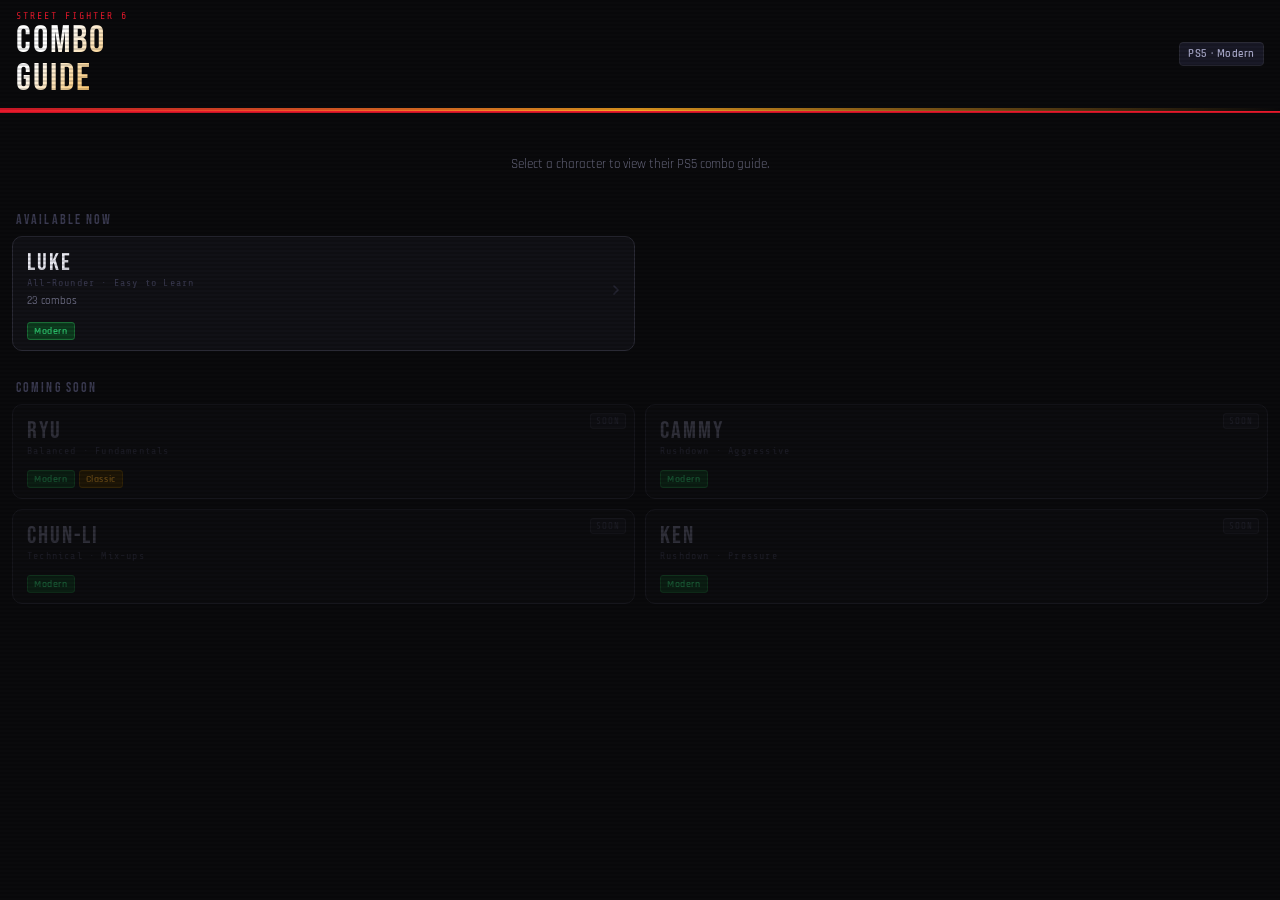
==== index.html @ a3dca0ca "Initial commit: Luke Modern combo guide with scalable repo structure - index.html: character selecto" ====
<!DOCTYPE html>
<html lang="en">
<head>
<meta charset="UTF-8">
<meta name="viewport" content="width=device-width, initial-scale=1.0, viewport-fit=cover">
<title>SF6 Combo Guide</title>
<link rel="stylesheet" href="assets/css/shared.css">
<style>
.index-hero {
  padding: 32px 16px 20px;
  text-align: center;
}
.index-title {
  font-family: 'Bebas Neue', sans-serif;
  font-size: 52px; line-height: 1; letter-spacing: 0.06em;
  background: linear-gradient(135deg, #fff 30%, var(--gold) 100%);
  -webkit-background-clip: text; -webkit-text-fill-color: transparent;
  background-clip: text;
}
.index-sub {
  font-family: 'Share Tech Mono', monospace;
  font-size: 11px; letter-spacing: 0.2em; color: var(--red);
  text-transform: uppercase; margin-top: 4px;
}
.index-desc {
  font-size: 13px; color: var(--text-dim); margin-top: 10px; line-height: 1.5;
}

/* ── CHARACTER GRID ── */
.char-grid {
  padding: 0 12px 12px;
  display: grid;
  grid-template-columns: 1fr 1fr;
  gap: 10px;
}
.char-card {
  background: var(--bg2); border: 1px solid var(--border);
  border-radius: 10px; overflow: hidden;
  text-decoration: none; color: inherit;
  display: flex; flex-direction: column;
  -webkit-tap-highlight-color: transparent;
  transition: border-color 0.15s, background 0.15s;
  position: relative;
}
.char-card:active { background: #18181f; border-color: var(--gold); }

.char-card-top {
  padding: 14px 14px 8px;
  display: flex; flex-direction: column; gap: 2px;
  flex: 1;
}
.char-name {
  font-family: 'Bebas Neue', sans-serif;
  font-size: 24px; letter-spacing: 0.08em; line-height: 1;
  color: var(--text);
}
.char-style {
  font-family: 'Share Tech Mono', monospace;
  font-size: 10px; letter-spacing: 0.12em; color: var(--text-muted);
}
.char-count {
  font-size: 11px; color: var(--text-dim); font-weight: 500; margin-top: 4px;
}

.char-card-bottom {
  padding: 6px 14px 10px;
  display: flex; gap: 4px; flex-wrap: wrap;
}
.char-tag {
  font-size: 10px; font-weight: 600; letter-spacing: 0.06em;
  padding: 2px 6px; border-radius: 3px;
}
.char-tag-modern  { background: #0d3d1f; color: var(--green); border: 1px solid #1a6b35; }
.char-tag-classic { background: #3d2a00; color: var(--gold);  border: 1px solid #6b4a00; }

.char-card-arrow {
  position: absolute; right: 10px; top: 50%; transform: translateY(-50%);
  color: var(--text-muted); opacity: 0.5;
}
.char-card-arrow svg { width: 16px; height: 16px; }

/* coming soon */
.char-card.soon {
  opacity: 0.4; pointer-events: none;
}
.char-card.soon .char-name { color: var(--text-dim); }
.soon-badge {
  position: absolute; top: 8px; right: 8px;
  font-family: 'Share Tech Mono', monospace;
  font-size: 9px; letter-spacing: 0.1em;
  color: var(--text-muted); background: var(--bg3);
  border: 1px solid var(--border); border-radius: 3px;
  padding: 2px 5px;
}

/* section header */
.roster-header {
  padding: 16px 16px 8px;
  font-family: 'Bebas Neue', sans-serif;
  font-size: 14px; letter-spacing: 0.15em; color: var(--text-muted);
  text-transform: uppercase;
}
</style>
</head>
<body>

<header>
  <div class="header-inner">
    <div class="header-left">
      <div class="header-game">Street Fighter 6</div>
      <div class="header-char">COMBO<br>GUIDE</div>
    </div>
    <div class="header-badge">
      <div class="platform-tag">PS5 · Modern</div>
    </div>
  </div>
  <div class="header-stripe"></div>
</header>

<div class="index-hero">
  <div class="index-desc">Select a character to view their PS5 combo guide.</div>
</div>

<div class="roster-header">Available Now</div>
<div class="char-grid">

  <a class="char-card" href="characters/luke/modern.html">
    <div class="char-card-top">
      <div class="char-name">LUKE</div>
      <div class="char-style">All-Rounder · Easy to Learn</div>
      <div class="char-count">23 combos</div>
    </div>
    <div class="char-card-bottom">
      <span class="char-tag char-tag-modern">Modern</span>
    </div>
    <div class="char-card-arrow">
      <svg viewBox="0 0 24 24" fill="none" stroke="currentColor" stroke-width="2.5" stroke-linecap="round" stroke-linejoin="round"><polyline points="9 18 15 12 9 6"/></svg>
    </div>
  </a>

</div>

<div class="roster-header">Coming Soon</div>
<div class="char-grid">

  <div class="char-card soon">
    <span class="soon-badge">SOON</span>
    <div class="char-card-top">
      <div class="char-name">RYU</div>
      <div class="char-style">Balanced · Fundamentals</div>
    </div>
    <div class="char-card-bottom">
      <span class="char-tag char-tag-modern">Modern</span>
      <span class="char-tag char-tag-classic">Classic</span>
    </div>
  </div>

  <div class="char-card soon">
    <span class="soon-badge">SOON</span>
    <div class="char-card-top">
      <div class="char-name">CAMMY</div>
      <div class="char-style">Rushdown · Aggressive</div>
    </div>
    <div class="char-card-bottom">
      <span class="char-tag char-tag-modern">Modern</span>
    </div>
  </div>

  <div class="char-card soon">
    <span class="soon-badge">SOON</span>
    <div class="char-card-top">
      <div class="char-name">CHUN-LI</div>
      <div class="char-style">Technical · Mix-ups</div>
    </div>
    <div class="char-card-bottom">
      <span class="char-tag char-tag-modern">Modern</span>
    </div>
  </div>

  <div class="char-card soon">
    <span class="soon-badge">SOON</span>
    <div class="char-card-top">
      <div class="char-name">KEN</div>
      <div class="char-style">Rushdown · Pressure</div>
    </div>
    <div class="char-card-bottom">
      <span class="char-tag char-tag-modern">Modern</span>
    </div>
  </div>

</div>

<div class="bottom-pad"></div>
</body>
</html>
---- assets/css/shared.css ----
@import url('https://fonts.googleapis.com/css2?family=Bebas+Neue&family=Share+Tech+Mono&family=Rajdhani:wght@400;500;600;700&display=swap');

:root {
  --bg: #0a0a0c;
  --bg2: #111116;
  --bg3: #18181f;
  --border: #2a2a35;
  --red: #e8192c;
  --red-dim: #7a0e18;
  --gold: #f5a623;
  --gold-dim: #7a5010;
  --text: #e8e8f0;
  --text-dim: #6a6a80;
  --text-muted: #3a3a50;
  --green: #2ecc71;
  --yellow: #f5a623;
  /* PS5 Modern button colours */
  --sq: #e84393;   /* Square   □ = Light (L) */
  --tr: #1ec99e;   /* Triangle △ = Special (S) */
  --ci: #e84040;   /* Circle   ○ = Heavy (H) */
  --cr: #5b9cf5;   /* Cross    ✕ = Medium (M) */
  --r2: #f0c040;   /* R2         = Assist (A) */
  --l1: #aaaacc;   /* L1         = Drive Impact */
  --safe: inset 0 0 0 1px rgba(255,255,255,0.04);
}

* { box-sizing: border-box; margin: 0; padding: 0; }
html { background: var(--bg); }

body {
  font-family: 'Rajdhani', sans-serif;
  background: var(--bg);
  color: var(--text);
  min-height: 100dvh;
  overflow-x: hidden;
}

/* ── SCANLINE OVERLAY ── */
body::before {
  content: '';
  position: fixed; inset: 0;
  background: repeating-linear-gradient(
    0deg, transparent, transparent 2px,
    rgba(0,0,0,0.15) 2px, rgba(0,0,0,0.15) 4px
  );
  pointer-events: none;
  z-index: 1000;
}

/* ── HEADER ── */
header {
  position: sticky; top: 0; z-index: 200;
  background: var(--bg);
  border-bottom: 2px solid var(--red);
  padding: env(safe-area-inset-top) 0 0;
}
.header-inner {
  display: flex; align-items: center; justify-content: space-between;
  padding: 10px 16px;
}
.header-left { display: flex; flex-direction: column; gap: 1px; }
.header-game {
  font-family: 'Share Tech Mono', monospace;
  font-size: 10px; letter-spacing: 0.2em;
  color: var(--red); text-transform: uppercase;
}
.header-char {
  font-family: 'Bebas Neue', sans-serif;
  font-size: 38px; line-height: 1; letter-spacing: 0.05em;
  background: linear-gradient(135deg, #fff 30%, var(--gold) 100%);
  -webkit-background-clip: text; -webkit-text-fill-color: transparent;
  background-clip: text;
}
.header-sub { font-size: 11px; color: var(--text-dim); letter-spacing: 0.1em; font-weight: 500; }
.header-badge { display: flex; flex-direction: column; align-items: flex-end; gap: 4px; }
.platform-tag {
  background: #1a1a28; border: 1px solid var(--border); border-radius: 4px;
  padding: 4px 8px; font-size: 11px; font-weight: 600; letter-spacing: 0.05em; color: var(--l1);
}
.combo-count {
  font-family: 'Share Tech Mono', monospace;
  font-size: 10px; color: var(--text-muted); letter-spacing: 0.1em;
}
.header-stripe {
  height: 3px;
  background: linear-gradient(90deg, var(--red) 0%, var(--gold) 50%, transparent 100%);
}

/* ── BACK NAV ── */
.back-nav {
  display: flex; align-items: center; gap: 6px;
  padding: 8px 16px 0;
  font-size: 12px; font-weight: 600; letter-spacing: 0.06em;
  color: var(--text-muted); text-decoration: none;
  -webkit-tap-highlight-color: transparent;
}
.back-nav:hover { color: var(--gold); }
.back-nav svg { width: 14px; height: 14px; }

/* ── INTRO STRIP ── */
.intro-strip {
  margin: 12px 12px 0; padding: 10px 14px;
  background: linear-gradient(135deg, #1a0a00, #0a0a18);
  border: 1px solid #2a1a08; border-radius: 8px;
  font-size: 12px; color: var(--text-dim); line-height: 1.6; letter-spacing: 0.02em;
}
.intro-strip strong { color: var(--gold); font-weight: 600; }

/* ── SECTION ── */
.section {
  margin: 12px 12px 0; border-radius: 10px; overflow: hidden;
  border: 1px solid var(--border); background: var(--bg2);
  box-shadow: var(--safe);
}
.section-header {
  display: flex; align-items: center; justify-content: space-between;
  padding: 14px 16px; cursor: pointer; user-select: none;
  -webkit-tap-highlight-color: transparent;
  background: var(--bg3); border-bottom: 1px solid transparent;
  transition: background 0.15s; gap: 10px;
}
.section-header:active { background: #1e1e28; }
.section-header.open { border-bottom-color: var(--border); }
.section-title-wrap { display: flex; align-items: center; gap: 10px; }
.diff-pill {
  font-family: 'Bebas Neue', sans-serif;
  font-size: 13px; letter-spacing: 0.1em; padding: 3px 10px; border-radius: 3px;
}
.diff-beginner { background: #0d3d1f; color: var(--green); border: 1px solid #1a6b35; }
.diff-inter    { background: #3d2a00; color: var(--gold);  border: 1px solid #6b4a00; }
.diff-advanced { background: #3d0a0a; color: var(--red);   border: 1px solid #7a1515; }
.section-title { font-family: 'Bebas Neue', sans-serif; font-size: 18px; letter-spacing: 0.08em; color: var(--text); }
.section-meta { display: flex; align-items: center; gap: 8px; }
.combo-num-badge {
  background: #1e1e28; border: 1px solid var(--border); border-radius: 20px;
  font-family: 'Share Tech Mono', monospace; font-size: 11px; padding: 2px 8px; color: var(--text-dim);
}
.chevron {
  width: 20px; height: 20px; display: flex; align-items: center; justify-content: center;
  transition: transform 0.3s cubic-bezier(0.4,0,0.2,1); color: var(--text-dim); flex-shrink: 0;
}
.chevron svg { width: 14px; height: 14px; }
.open .chevron { transform: rotate(180deg); }

/* ── ACCORDION ── */
.section-body {
  display: grid; grid-template-rows: 0fr;
  transition: grid-template-rows 0.35s cubic-bezier(0.4,0,0.2,1);
}
.section-body.open { grid-template-rows: 1fr; }
.section-body-inner { overflow: hidden; }

/* ── COMBO CARD ── */
.combo-card {
  padding: 14px 16px; border-bottom: 1px solid var(--border);
  position: relative; overflow: hidden;
  animation: slide-in-left 0.25s ease both;
}
.combo-card:last-child { border-bottom: none; }
.combo-card::before {
  content: ''; position: absolute; left: 0; top: 0; bottom: 0; width: 3px;
}
.beginner .combo-card::before { background: var(--green); }
.inter    .combo-card::before { background: var(--gold); }
.advanced .combo-card::before { background: var(--red); }

.combo-top {
  display: flex; align-items: flex-start; justify-content: space-between;
  gap: 8px; margin-bottom: 8px;
}
.combo-num {
  font-family: 'Share Tech Mono', monospace; font-size: 11px;
  color: var(--text-muted); margin-top: 2px; flex-shrink: 0;
}
.notation-raw {
  font-family: 'Share Tech Mono', monospace; font-size: 11px;
  color: var(--text-muted); letter-spacing: 0.03em; line-height: 1.5;
  word-break: break-all; flex: 1;
}
.dmg-badge {
  flex-shrink: 0; font-family: 'Bebas Neue', sans-serif;
  font-size: 16px; letter-spacing: 0.06em; padding: 2px 8px; border-radius: 4px;
  background: #1e1505; border: 1px solid var(--gold-dim); color: var(--gold); white-space: nowrap;
}

/* ── PS5 TRANSLATION ── */
.combo-ps5 {
  display: flex; flex-wrap: wrap; align-items: center; gap: 4px 2px; margin: 6px 0;
}
.step { display: flex; align-items: center; gap: 3px; flex-shrink: 0; }
.arrow-sep { color: var(--text-muted); font-size: 14px; padding: 0 3px; line-height: 1; }
.dir { font-size: 18px; line-height: 1; }
.dir-label {
  font-size: 10px; font-weight: 600; letter-spacing: 0.05em; color: var(--text-dim);
  background: #1a1a28; border: 1px solid var(--border); border-radius: 3px; padding: 1px 4px;
}

/* ── BUTTON ICONS ── */
.btn {
  display: inline-flex; align-items: center; justify-content: center;
  width: 26px; height: 26px; border-radius: 50%;
  font-size: 10px; font-weight: 700; font-family: 'Rajdhani', sans-serif;
  letter-spacing: 0; flex-shrink: 0; border: 2px solid; line-height: 1;
}
.btn-sq { background: rgba(232,67,147,0.15); border-color: var(--sq); color: var(--sq); }
.btn-tr { background: rgba(30,201,158,0.15); border-color: var(--tr); color: var(--tr); }
.btn-ci { background: rgba(232,64,64,0.15);  border-color: var(--ci); color: var(--ci); }
.btn-cr { background: rgba(91,156,245,0.15); border-color: var(--cr); color: var(--cr); }
.btn-r2 { background: rgba(240,192,64,0.15); border-color: var(--r2); color: var(--r2); font-size: 9px; }
.btn-l1 { background: rgba(170,170,204,0.12); border-color: var(--l1); color: var(--l1); font-size: 9px; }
.btn-small { width: 22px; height: 22px; font-size: 9px; }

/* ── MOTION LABELS ── */
.motion {
  display: inline-flex; align-items: center; gap: 2px;
  background: #1a1a28; border: 1px solid #2a2a40; border-radius: 4px;
  padding: 2px 5px; font-size: 11px; font-weight: 600; letter-spacing: 0.02em;
  color: var(--text); white-space: nowrap;
}
.motion-dirs { font-size: 14px; letter-spacing: -1px; }
.motion.qcb   { border-color: #3a2a50; background: #1e1828; }
.motion.dp    { border-color: #2a3a20; background: #181e14; }
.motion.fb    { border-color: #2a3020; background: #161a14; }
.motion.super { border-color: var(--gold-dim); background: #1e1505; }
.motion.dash  { border-color: #2a2a40; color: var(--text-dim); }

/* ── TAGS ── */
.tag {
  display: inline-flex; align-items: center; gap: 3px;
  font-size: 10px; font-weight: 600; letter-spacing: 0.06em;
  padding: 2px 6px; border-radius: 3px; margin-right: 4px;
}
.tag-counter { background: #3d1a00; border: 1px solid #7a3500; color: #ff8040; }
.tag-just    { background: #3d0020; border: 1px solid #7a0040; color: #ff40a0; }
.tag-nc      { background: #1a1a30; border: 1px solid #3a3a60; color: var(--text-dim); }
.tag-pc      { background: #2a0000; border: 1px solid #600000; color: #ff6060; }
.tag-di      { background: #001a2a; border: 1px solid #005060; color: #40c0e0; }
.tag-super   { background: #1e1505; border: 1px solid var(--gold-dim); color: var(--gold); }
.tag-od      { background: #1a0a1e; border: 1px solid #5a2a7a; color: #c060ff; }
.tag-ca      { background: #1e0000; border: 1px solid var(--red-dim); color: var(--red); }
.tag-hp      { background: #1a0000; border: 1px solid #4a0000; color: #ff4040; font-size: 9px; }

/* ── TIP BOXES ── */
.tip-box {
  margin-top: 8px; padding: 7px 10px; border-radius: 5px;
  font-size: 12px; font-weight: 500; line-height: 1.5;
  display: flex; gap: 7px; align-items: flex-start;
}
.tip-just    { background: rgba(255,40,100,0.08); border: 1px solid rgba(255,40,100,0.25); color: #ff80b0; }
.tip-counter { background: rgba(255,128,40,0.08); border: 1px solid rgba(255,128,40,0.25); color: #ffaa60; }
.tip-note    { background: rgba(100,100,160,0.08); border: 1px solid rgba(100,100,160,0.25); color: var(--text-dim); }
.tip-icon    { font-size: 14px; flex-shrink: 0; margin-top: 1px; }

.upgrade-note {
  margin-top: 8px; display: flex; align-items: center; gap: 6px;
  font-size: 11px; color: var(--gold); font-weight: 500;
}
.upgrade-note::before { content: '※'; font-family: 'Share Tech Mono', monospace; color: var(--gold-dim); }

/* ── GLOSSARY ── */
.glossary-section {
  margin: 12px 12px 20px; border-radius: 10px; overflow: hidden;
  border: 1px solid var(--border); background: var(--bg2);
}
.glossary-header {
  display: flex; align-items: center; justify-content: space-between;
  padding: 14px 16px; cursor: pointer; background: var(--bg3);
  -webkit-tap-highlight-color: transparent;
  border-bottom: 1px solid transparent; transition: background 0.15s;
}
.glossary-header.open { border-bottom-color: var(--border); }
.glossary-header:active { background: #1e1e28; }
.glossary-title { font-family: 'Bebas Neue', sans-serif; font-size: 18px; letter-spacing: 0.1em; color: var(--text-dim); }
.glossary-body { display: grid; grid-template-rows: 0fr; transition: grid-template-rows 0.35s cubic-bezier(0.4,0,0.2,1); }
.glossary-body.open { grid-template-rows: 1fr; }
.glossary-body-inner { overflow: hidden; }
.gloss-grid { padding: 12px 16px 16px; display: grid; grid-template-columns: 1fr 1fr; gap: 8px; }
.gloss-item { background: var(--bg3); border: 1px solid var(--border); border-radius: 6px; padding: 8px 10px; }
.gloss-term { font-family: 'Share Tech Mono', monospace; font-size: 12px; color: var(--gold); margin-bottom: 2px; }
.gloss-def  { font-size: 12px; color: var(--text-dim); line-height: 1.4; }
.gloss-full { grid-column: 1 / -1; }
.btn-legend {
  grid-column: 1 / -1; display: flex; flex-wrap: wrap; gap: 8px; padding: 10px;
  background: var(--bg3); border: 1px solid var(--border); border-radius: 6px;
}
.btn-legend-item { display: flex; align-items: center; gap: 5px; font-size: 12px; color: var(--text-dim); }

/* ── BOTTOM SAFE AREA ── */
.bottom-pad { height: calc(24px + env(safe-area-inset-bottom)); }

/* ── ANIMATIONS ── */
@keyframes slide-in-left {
  from { opacity: 0; transform: translateX(-12px); }
  to   { opacity: 1; transform: translateX(0); }
}
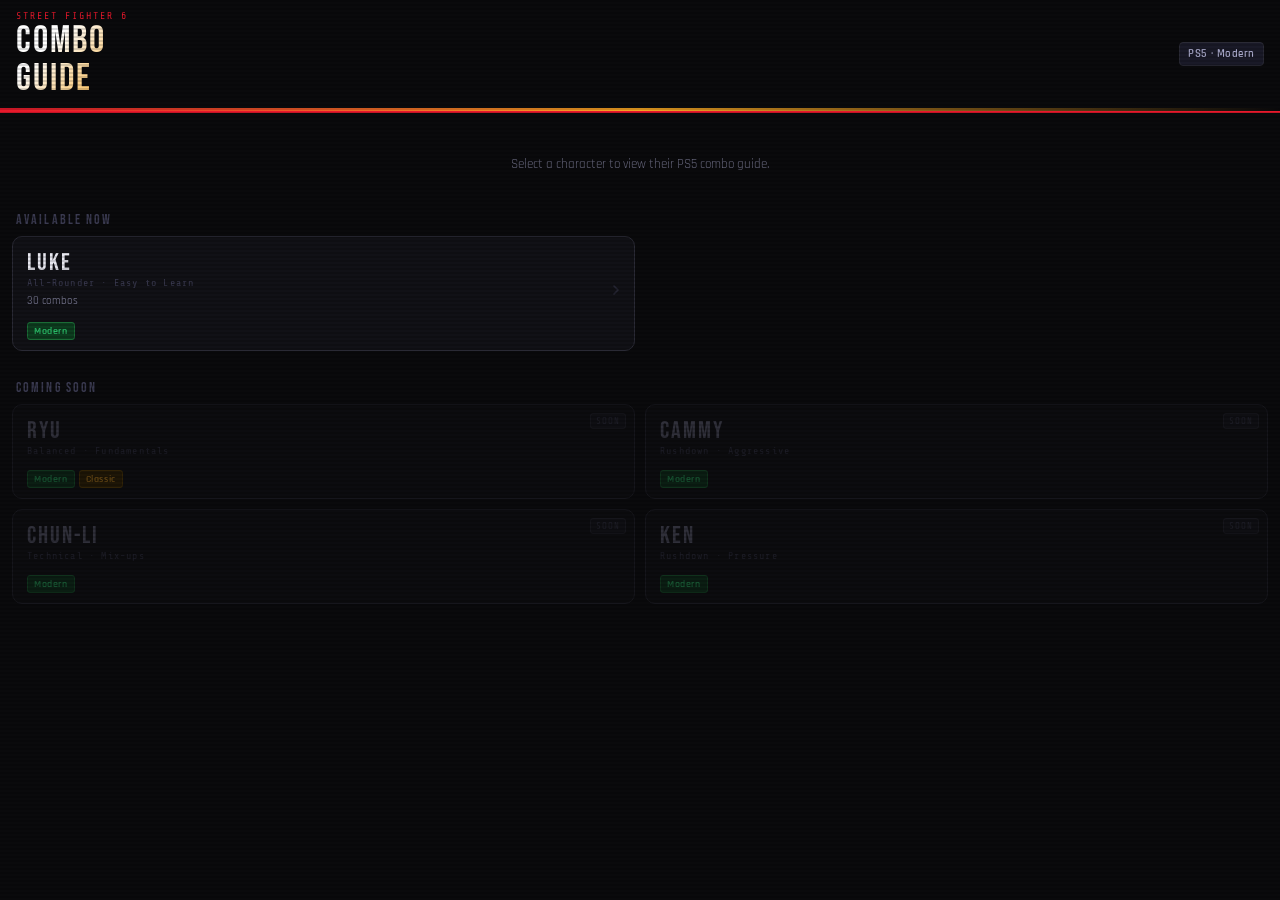
==== commit 7b28df16: "Expand Luke guide from 23 to 30 combos, fix errors - Split combo #05 into two routes (no-just vs jus" ====
--- a/index.html
+++ b/index.html
@@ -128,7 +128,7 @@
     <div class="char-card-top">
       <div class="char-name">LUKE</div>
       <div class="char-style">All-Rounder · Easy to Learn</div>
-      <div class="char-count">23 combos</div>
+      <div class="char-count">30 combos</div>
     </div>
     <div class="char-card-bottom">
       <span class="char-tag char-tag-modern">Modern</span>
